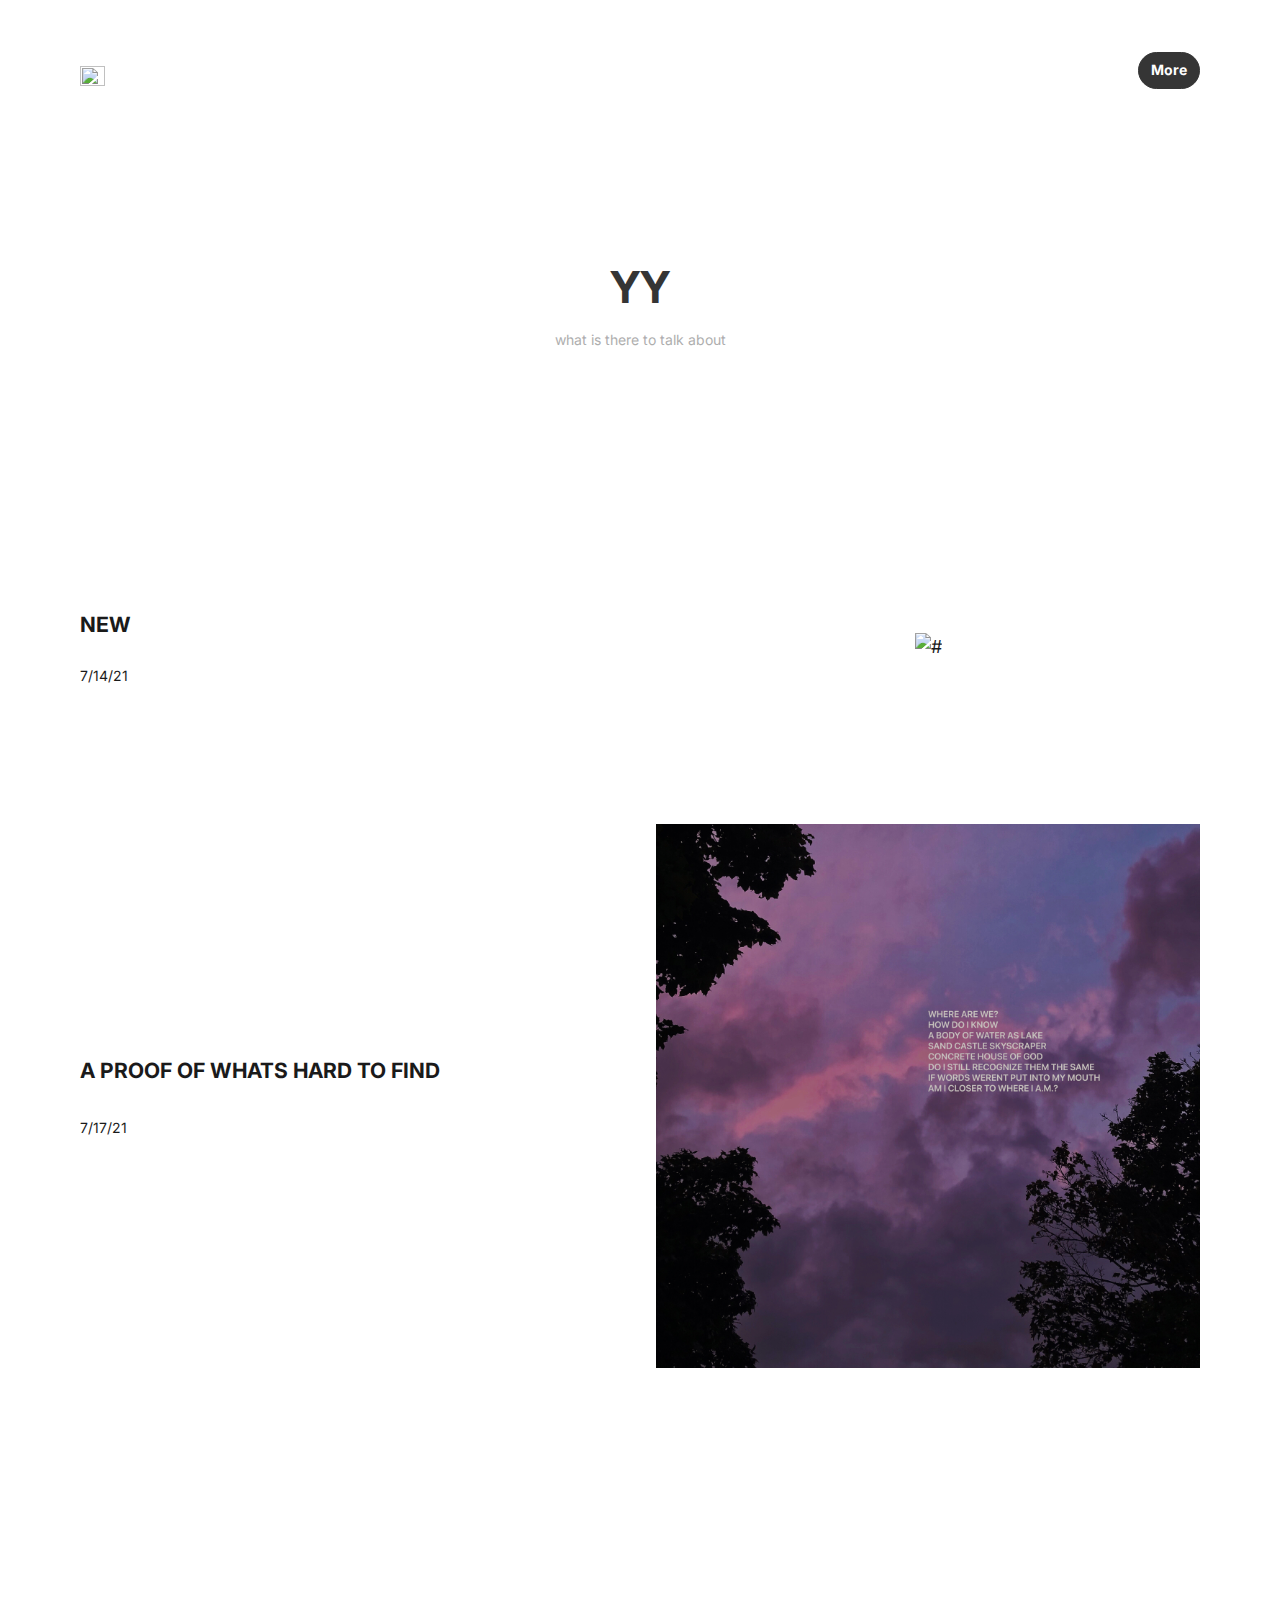
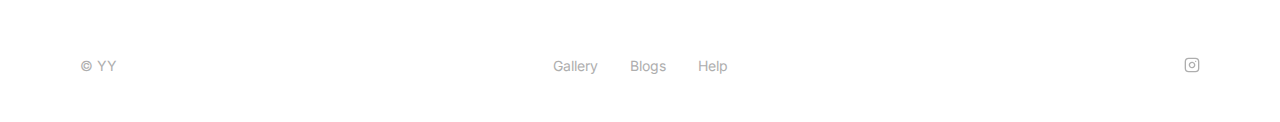
==== index.html @ dc442169 "0.0 init blog" ====
<!DOCTYPE html>
<html lang="en">
  <head>
    <!-- META -->
    <meta charset="UTF-8">
    <meta name="viewport" content="width=device-width, initial-scale=1">
    <meta name="uisual" content="Made with Uisual (uisual.com)">
    <meta name="author" content="#">
    <meta name="description" content="#">
    <meta name="referrer" content="unsafe-url">
    <meta name="robots" content="index, follow">
    <!-- SPEED -->
    <link rel="preconnect" href="https://res.cloudinary.com">
    <link rel="dns-prefetch" href="https://res.cloudinary.com">
    <link rel="preconnect" href="https://fonts.googleapis.com">
    <link rel="dns-prefetch" href="https://fonts.googleapis.com">
    <link rel="preconnect" href="https://fonts.gstatic.com">
    <link rel="dns-prefetch" href="https://fonts.gstatic.com">
    <!-- LINK -->
    <link rel="me" href="#">
    <link rel="canonical" href="#">
    <link rel="icon" type="image/png" href="#" sizes="48x48">
    <!-- PERFORMANCE -->
    <link rel="stylesheet" href="https://fonts.googleapis.com/css2?family=Inter:wght@400;700&display=swap">
    <link rel="preload" as="style" href="style.css">
    <link rel="stylesheet" href="style.css">
    <!-- TITLE -->
    <title>Align: Free Landing Page Template from Uisual</title>
  </head>
  <body>
    <header role="banner" class="ui-section-header">
      <div class="ui-layout-container">
        <div class="ui-section-header__layout ui-layout-flex">
          <!-- LOGO -->
          <a href="#" role="link" aria-label="#">
            <svg viewBox="0 0 18 18" height="18" width="18" role="img" aria-label="#">
              <img src="https://img.icons8.com/ios-filled/50/000000/y.png"/ width="25" height="25">
            </svg>
          </a>
          <!-- MENU -->
          <a href="projects.html" role="link" aria-label="#" class="ui-component-button ui-component-button-small ui-component-button-primary">More</a>
        </div>
      </div>
    </header>
    <main role="main">
      <section class="ui-section-hero">
        <div class="ui-layout-container">
          <!-- COPYWRITING -->
          <div class="ui-layout-column-6 ui-layout-column-center">
            <h1>YY</h1>
              <p class="ui-text-note"><small>what is there to talk about</small></p>
          </div>
        </div>
      </section>
      <section class="ui-section-feature">
        <div class="ui-layout-container">
          <div class="ui-section-feature__layout ui-layout-grid ui-layout-grid-2">
            <!-- POST -->
            <div>
              <h3>NEW</h3>
                <p class="h"><small>7/14/21</small></p>
            </div>
            <!-- IMAGE -->
            <img src="ins1.jpeg" loading="lazy" alt="#" class="ui-section-hero--image">
          </div>
          <div class="ui-section-feature__layout ui-layout-grid ui-layout-grid-2">
            <!-- POST -->
            <div>
              <h3>A PROOF OF WHATS HARD TO FIND</h3>
              <p class="ui-text-intro"><small>7/17/21</small></p>
            </div>
            <!-- IMAGE -->
            <img src="ins2.jpeg" loading="lazy" alt="#" class="ui-section-hero--image">
          </div>
        </div>
      </section>
    </main>
    <footer role="contentinfo" class="ui-section-footer">
      <div class="ui-layout-container">
        <div class="ui-section-footer__layout ui-layout-flex">
          <!-- COPYRIGHT -->
          <p class="ui-section-footer--copyright ui-text-note"><small>&copy; YY</small></p>
          <!-- MENU -->
          <nav role="navigation" class="ui-section-footer--nav ui-section-footer--menu ui-layout-flex">
            <a href="#" role="link" aria-label="#" class="ui-text-note"><small>Gallery</small></a>
            <a href="#" role="link" aria-label="#" class="ui-text-note"><small>Blogs</small></a>
            <a href="#" role="link" aria-label="#" class="ui-text-note"><small>Help</small></a>
          </nav>
          <!-- SOCIAL -->
          <nav role="navigation" class="ui-section-footer--nav ui-section-footer--social ui-layout-flex">
            <a href="https://www.instagram.com/rand_usr/" role="link" aria-label="#">
              <svg viewBox="0 0 24 24" height="16" width="16" fill="none" stroke="#AEAEAE" stroke-linecap="round" stroke-linejoin="round" stroke-width="2" role="img" aria-label="#">
                <rect width="20" height="20" x="2" y="2" rx="5" ry="5"/>
                <path d="M16 11.37A4 4 0 1112.63 8 4 4 0 0116 11.37zM17.5 6.5h.01"/>
              </svg>
            </a>
          </nav>
        </div>
      </div>
    </footer>
  </body>
</html>
---- style.css ----
/*--------------------------------------------------------------
TABLE OF CONTENT
----------------------------------------------------------------
1.0 VARIABLE
|  1.1 COLOR
|  1.2 TYPOGRAPHY
|  1.3 LAYOUT
2.0 FOUNDATION
3.0 TYPOGRAPHY
4.0 IMAGE
5.0 LAYOUT
6.0 COMPONENT
|  6.1 CTA
|  6.2 BUTTON
|  6.3 LIST
7.0 SECTION
|  7.1 HEADER
|  7.2 HERO
|  7.3 CUSTOMER
|  7.4 FEATURE
|  7.5 TESTIMONIAL
|  7.6 CLOSE
|  7.7 FOOTER
8.0 MEDIA
|  8.1 768PX
|  8.2 1024PX
|  8.3 1200PX
--------------------------------------------------------------*/

/*--------------------------------------------------------------
1.0 VARIABLE
--------------------------------------------------------------*/

:root {

  /*------------------------------------------------------------
  |
  | 1.1 COLOR
  |
  ------------------------------------------------------------*/

  --ui-color-brand: #353535;

  /* COLOR PALETTE */

  --ui-color-n-000: #fff;
  --ui-color-n-025: #fafafa;
  --ui-color-n-050: #f5f5f5;
  --ui-color-n-300: #aeaeae;
  --ui-color-n-500: #353535;
  --ui-color-n-900: #1a1a1a;

  /* BACKGROUND COLOR */
  
  --ui-color-background-primary  : var(--ui-color-n-000);
  --ui-color-background-secondary: var(--ui-color-n-050);
  --ui-color-background-tertiary : var(--ui-color-n-025);

  /* TYPOGRAPHY COLOR */

  --ui-color-typography-heading: var(--ui-color-n-500);
  --ui-color-typography-body   : var(--ui-color-n-900);
  --ui-color-typography-note   : var(--ui-color-n-300);
  --ui-color-typography-button : var(--ui-color-n-000);

  /*------------------------------------------------------------
  |
  | 1.2 TYPOGRAPHY
  |
  ------------------------------------------------------------*/

  --ui-typography-typeface: "Inter", sans-serif;

  /* FONT SIZE */

  --ui-typography-h1: 1.9375rem;
  --ui-typography-h2: 1.5625rem;
  --ui-typography-p : 1rem;
  --ui-typography-s : .8125rem;

  /* LEADING */

  --ui-typography-h1-leading: 1.2;
  --ui-typography-h2-leading: 1.2;
  --ui-typography-p-leading : 1.5;

  /* MARGIN */

  --ui-typography-margin-heading: .75rem;
  --ui-typography-margin-body   : 1.125rem;

  /*------------------------------------------------------------
  |
  | 1.3 LAYOUT
  |
  ------------------------------------------------------------*/
  
  --ui-layout-container: 1.25rem;
  --ui-layout-grid     : 3.625rem;
  --ui-layout-gutter   : 1rem;

  /* GAP */
  
  --ui-gap-cta        : .75rem;
  --ui-gap-hero       : 2rem;
  --ui-gap-customer   : 2rem;
  --ui-gap-feature    : 2rem;
  --ui-gap-testimonial: 2rem;

  /* BORDER RADIUS */
  
  --ui-radius-avatar: 5rem;
  --ui-radius-button: 5rem;

}

/*--------------------------------------------------------------
2.0 FOUNDATION
--------------------------------------------------------------*/

html { box-sizing: border-box; }

*,
*:before,
*:after { box-sizing: inherit; }

body {
  background-color: var(--ui-color-background-primary);
  color: var(--ui-color-typography-body);
  font-family: var(--ui-typography-typeface);
  font-feature-settings: "liga", "kern";
  font-size: var(--ui-typography-p);
  font-weight: 400;
  line-height: var(--ui-typography-p-leading);
  margin: 0 auto;
  text-rendering: optimizeLegibility;
  -webkit-font-smoothing: antialiased;
}

/*--------------------------------------------------------------
3.0 TYPOGRAPHY
--------------------------------------------------------------*/

a {
  color: var(--ui-color-brand);
  text-decoration: none;
}

h1,
h2,
p,
ul { margin-top: 0; }

h1,
h2 {
  color: var(--ui-color-typography-heading);
  margin-bottom: var(--ui-typography-margin-heading);
}

h1 {
  font-size: var(--ui-typography-h1);
  line-height: var(--ui-typography-h1-leading);
}

h2 {
  font-size: var(--ui-typography-h2);
  line-height: var(--ui-typography-h2-leading);
}

p,
ul { margin-bottom: var(--ui-typography-margin-body); }

p:last-child,
ul:last-child { margin-bottom: 0; }

ul { padding-left: 0; }

strong { font-weight: 700; }

small { font-size: var(--ui-typography-s); }

.ui-text-note {
  color: var(--ui-color-typography-note);
  line-height: 1;
}

/*--------------------------------------------------------------
4.0 IMAGE
--------------------------------------------------------------*/

img,
svg {
  display: block;
  height: auto;
  margin: 0 auto;
  max-width: 100%;
}

/*--------------------------------------------------------------
5.0 LAYOUT
--------------------------------------------------------------*/

.ui-layout-container {
  padding-left: var(--ui-layout-container);
  padding-right: var(--ui-layout-container);
}

.ui-layout-flex,
.ui-layout-grid {
  align-items: center;
  justify-content: center;
}

.ui-layout-flex { display: flex; }

.ui-layout-grid { display: grid; }

/*--------------------------------------------------------------
6.0 COMPONENT
--------------------------------------------------------------*/

/*--------------------------------------------------------------
|
| 6.1 CTA
|
--------------------------------------------------------------*/

.ui-component-cta {
  flex-direction: column;
  row-gap: var(--ui-gap-cta);
}

/*--------------------------------------------------------------
|
| 6.2 BUTTON
|
--------------------------------------------------------------*/

.ui-component-button {
  border: .0625rem solid var(--ui-color-brand);
  border-radius: var(--ui-radius-button);
  display: block;
  font-weight: 700;
  line-height: 1;
  text-align: center;
}

.ui-component-button-primary {
  background-color: var(--ui-color-brand);
  color: var(--ui-color-typography-button);
}

.ui-component-button-normal {
  padding: .75rem 1rem .875rem;
  width: fit-content;
}

.ui-component-button-small {
  font-size: var(--ui-typography-s);
  padding: .5rem .75rem .5625rem;
}

/*--------------------------------------------------------------
|
| 6.3 LIST
|
--------------------------------------------------------------*/

.ui-component-list {
  grid-template-columns: 1fr;
  row-gap: .75rem;
}

.ui-component-list--item {
  background-position: left center;
  background-repeat: no-repeat;
  background-size: 1.125rem;
  list-style: none;
  padding-left: 1.875rem;
}

.ui-component-list--item-check {
  background-image: url(https://res.cloudinary.com/uisual/image/upload/assets/icons/check.svg);
}

/*--------------------------------------------------------------
7.0 SECTION
--------------------------------------------------------------*/

/*--------------------------------------------------------------
|
| 7.1 HEADER
|
--------------------------------------------------------------*/

.ui-section-header {
  padding-bottom: 1.25rem;
  padding-top: 1.25rem;
}

.ui-section-header__layout { justify-content: space-between; }

/*--------------------------------------------------------------
|
| 7.2 HERO
|
--------------------------------------------------------------*/

.ui-section-hero {
  padding-bottom: 5rem;
  padding-top: 5rem;
  text-align: center;
}

.ui-section-hero--image { margin-top: 1rem; }

/*--------------------------------------------------------------
|
| 7.3 CUSTOMER
|
--------------------------------------------------------------*/

.ui-section-customer__layout {
  flex-direction: column;
  row-gap: var(--ui-gap-customer);
}

.ui-section-customer--logo {
  height: 1.5rem;
  width: auto;
}

.ui-section-customer--logo-str { height: 1.75rem; }
  
.ui-section-customer--logo-bhn { height: 1.375rem; }

/*--------------------------------------------------------------
|
| 7.4 FEATURE
|
--------------------------------------------------------------*/

.ui-section-feature {
  padding-bottom: 5rem;
  padding-top: 5rem;
}

.ui-section-feature__layout { row-gap: var(--ui-gap-feature); }

.ui-section-feature__layout:nth-of-type(odd) div {
  grid-row-start: 1;
}

.ui-section-feature__layout:nth-of-type(even) {
  margin-bottom: 5rem;
  margin-top: 5rem;
}

/*--------------------------------------------------------------
|
| 7.5 TESTIMONIAL
|
--------------------------------------------------------------*/

.ui-section-testimonial {
  background-color: var(--ui-color-background-tertiary);
  padding-bottom: 5rem;
  padding-top: 5rem;
  text-align: center;
}

.ui-section-testimonial__layout {
  margin-top: var(--ui-gap-testimonial);
  row-gap: var(--ui-gap-testimonial);
}

.ui-section-testimonial--avatar {
  border-radius: var(--ui-radius-avatar);
  height: 5rem;
  width: 5rem;
}

.ui-section-testimonial--quote {
  margin-bottom: 1rem;
  margin-top: 1rem;
}

.ui-section-testimonial--author { line-height: 1.25; }

/*--------------------------------------------------------------
|
| 7.6 CLOSE
|
--------------------------------------------------------------*/

.ui-section-close {
  background-color: var(--ui-color-background-secondary);
  padding-top: 5rem;
  text-align: center;
}

/*--------------------------------------------------------------
|
| 7.7 FOOTER
|
--------------------------------------------------------------*/

.ui-section-footer {
  padding-bottom: 3rem;
  padding-top: 3rem;
}

.ui-section-footer__layout {
  flex-direction: column-reverse;
  row-gap: var(--ui-layout-gutter);
}

.ui-section-footer--copyright { margin-bottom: 0; }

.ui-section-footer--nav {
  column-gap: var(--ui-layout-gutter);
}

/*--------------------------------------------------------------
8.0 MEDIA
--------------------------------------------------------------*/

/*--------------------------------------------------------------
|
| 8.1 768PX
|
--------------------------------------------------------------*/

@media screen and (min-width: 48rem) {

  /*------------------------------------------------------------
  VARIABLE
  ------------------------------------------------------------*/
  
  :root {

    /*----------------------------------------------------------
    |
    | TYPOGRAPHY
    |
    ----------------------------------------------------------*/

    /* FONT SIZE */

    --ui-typography-h1: 2.1875rem;
    --ui-typography-h2: 1.75rem;
    --ui-typography-p : 1.125rem;
    --ui-typography-s : .875rem;

    /* MARGIN */

    --ui-typography-margin-body: 1.25rem;

    /*----------------------------------------------------------
    |
    | LAYOUT
    |
    ----------------------------------------------------------*/

    --ui-layout-container: 4.25rem;
    --ui-layout-gutter   : 1.5rem;

    /* GAP */

    --ui-gap-hero       : 3rem;
    --ui-gap-feature    : 3rem;
    --ui-gap-testimonial: 3rem;

  }

  /*------------------------------------------------------------
  IMAGE
  ------------------------------------------------------------*/

  .ui-image-half-left {
    padding-right: var(--ui-layout-gutter);
  }

  .ui-image-half-right {
    padding-left: var(--ui-layout-gutter);
  }

  /*------------------------------------------------------------
  LAYOUT
  ------------------------------------------------------------*/

  .ui-layout-container,
  .ui-layout-column-center {
    margin-left: auto;
    margin-right: auto;
  }

  .ui-layout-grid-2,
  .ui-layout-grid-3 {
    column-gap: var(--ui-layout-gutter);
    grid-template-columns: repeat(2, 1fr);
    justify-items: left;
  }

  .ui-layout-column-4 {
    width: calc((var(--ui-layout-grid) * 4) +
           (var(--ui-layout-gutter) * 3));
  }

  .ui-layout-column-6 {
    width: calc((var(--ui-layout-grid) * 6) +
           (var(--ui-layout-gutter) * 5));
  }

  /*------------------------------------------------------------
  COMPONENT
  ------------------------------------------------------------*/

  /*------------------------------------------------------------
  |
  | LIST
  |
  ------------------------------------------------------------*/

  .ui-component-list--item {
    background-size: 1.25rem;
    padding-left: 2rem;
  }

  /*------------------------------------------------------------
  SECTION
  ------------------------------------------------------------*/

  /*------------------------------------------------------------
  |
  | HEADER
  |
  ------------------------------------------------------------*/

  .ui-section-header {
    padding-bottom: 2rem;
    padding-top: 2rem;
  }

  /*------------------------------------------------------------
  |
  | CUSTOMER
  |
  ------------------------------------------------------------*/

  .ui-section-customer__layout {
    column-gap: var(--ui-gap-customer);
    flex-direction: row;
  }
  
  .ui-section-customer--logo {
    margin-left: 0;
    margin-right: 0;
  }

  /*------------------------------------------------------------
  |
  | FEATURE
  |
  ------------------------------------------------------------*/

  .ui-section-feature__layout:nth-of-type(odd) div {
    grid-row-start: initial;
  }

  /*------------------------------------------------------------
  |
  | FOOTER
  |
  ------------------------------------------------------------*/

  .ui-section-footer {
    padding-bottom: 2rem;
    padding-top: 2rem;
  }
  
  .ui-section-footer__layout {
    flex-direction: row;
    justify-content: space-between;
    position: relative;
  }

  .ui-section-footer--menu {
    left: 50%;
    position: absolute;
    transform: translateX(-50%);
  }

}

/*--------------------------------------------------------------
|
| 8.2 1024PX
|
--------------------------------------------------------------*/

@media screen and (min-width: 64rem) {

  /*------------------------------------------------------------
  VARIABLE
  ------------------------------------------------------------*/

  :root {

    /*----------------------------------------------------------
    |
    | LAYOUT
    |
    ----------------------------------------------------------*/

    --ui-layout-container: 0;
  
  }

  /*------------------------------------------------------------
  TYPOGRAPHY
  ------------------------------------------------------------*/

  a { transition: all 250ms ease; }

  a:not(.ui-component-button):hover {
    color: var(--ui-color-typography-body);
  }

  /*------------------------------------------------------------
  LAYOUT
  ------------------------------------------------------------*/
  
  .ui-layout-container { width: 60rem; }

  .ui-layout-grid-3 { grid-template-columns: repeat(3, 1fr); }

}

/*--------------------------------------------------------------
|
| 8.3 1200PX
|
--------------------------------------------------------------*/

@media screen and (min-width: 75rem) {

  /*------------------------------------------------------------
  VARIABLE
  ------------------------------------------------------------*/

  :root {

    /*----------------------------------------------------------
    |
    | TYPOGRAPHY
    |
    ----------------------------------------------------------*/

    /* FONT SIZE */

    --ui-typography-h1: 2.75rem;
    --ui-typography-h2: 2.1875rem;
    --ui-typography-h4: 1.4375rem;

    /* MARGIN */

    --ui-typography-margin-heading: 1rem;
    --ui-typography-margin-body   : 1.75rem;

    /*----------------------------------------------------------
    |
    | LAYOUT
    |
    ----------------------------------------------------------*/

    --ui-layout-grid  : 4rem;
    --ui-layout-gutter: 2rem;

    /* GAP */

    --ui-gap-hero       : 4rem;
    --ui-gap-customer   : 4rem;
    --ui-gap-feature    : 4rem;
    --ui-gap-testimonial: 4rem;
    
  }

  /*------------------------------------------------------------
  TYPOGRAPHY
  ------------------------------------------------------------*/

  .ui-text-intro { font-size: var(--ui-typography-h4); }

  /*------------------------------------------------------------
  LAYOUT
  ------------------------------------------------------------*/
  
  .ui-layout-container { width: 70rem; }

  /*------------------------------------------------------------
  COMPONENT
  ------------------------------------------------------------*/

  /*------------------------------------------------------------
  |
  | BUTTON
  |
  ------------------------------------------------------------*/

  .ui-component-button-normal {
    padding-bottom: 1.125rem;
    padding-top: 1rem;
  }

  .ui-component-button-small {
    padding-bottom: .6875rem;
    padding-top: .625rem;
  }

  /*------------------------------------------------------------
  SECTION
  ------------------------------------------------------------*/

  /*------------------------------------------------------------
  |
  | HEADER
  |
  ------------------------------------------------------------*/

  .ui-section-header {
    padding-bottom: 3rem;
    padding-top: 3rem;
  }

  /*------------------------------------------------------------
  |
  | HERO
  |
  ------------------------------------------------------------*/

  .ui-section-hero {
    padding-bottom: 7.5rem;
    padding-top: 7.5rem;
  }

  /*------------------------------------------------------------
  |
  | CUSTOMER
  |
  ------------------------------------------------------------*/

  .ui-section-customer--logo { height: 2rem; }
  
  .ui-section-customer--logo-str { height: 2.25rem; }
  
  .ui-section-customer--logo-bhn { height: 1.75rem; }

  /*------------------------------------------------------------
  |
  | POST
  |
  ------------------------------------------------------------*/

  .ui-section-feature {
    padding-bottom: 7.5rem;
    padding-top: 7.5rem;
  }

  .ui-section-feature__layout:nth-of-type(even) {
    margin-bottom: 7.5rem;
    margin-top: 7.5rem;
  }

  /* LIST */

  .ui-component-list-feature {
    column-gap: var(--ui-layout-gutter);
    grid-template-columns: repeat(2, 1fr);
  }

  /*------------------------------------------------------------
  |
  | TESTIMONIAL
  |
  ------------------------------------------------------------*/

  .ui-section-testimonial {
    padding-bottom: 7.5rem;
    padding-top: 7.5rem;
  }

  /*------------------------------------------------------------
  |
  | CLOSE
  |
  ------------------------------------------------------------*/

  .ui-section-close { padding-top: 7.5rem; }
  
  /*------------------------------------------------------------
  |
  | FOOTER
  |
  ------------------------------------------------------------*/

  .ui-section-footer {
    padding-bottom: 3rem;
    padding-top: 3rem;
  }

}
---- style.css ----
/*--------------------------------------------------------------
TABLE OF CONTENT
----------------------------------------------------------------
1.0 VARIABLE
|  1.1 COLOR
|  1.2 TYPOGRAPHY
|  1.3 LAYOUT
2.0 FOUNDATION
3.0 TYPOGRAPHY
4.0 IMAGE
5.0 LAYOUT
6.0 COMPONENT
|  6.1 CTA
|  6.2 BUTTON
|  6.3 LIST
7.0 SECTION
|  7.1 HEADER
|  7.2 HERO
|  7.3 CUSTOMER
|  7.4 FEATURE
|  7.5 TESTIMONIAL
|  7.6 CLOSE
|  7.7 FOOTER
8.0 MEDIA
|  8.1 768PX
|  8.2 1024PX
|  8.3 1200PX
--------------------------------------------------------------*/

/*--------------------------------------------------------------
1.0 VARIABLE
--------------------------------------------------------------*/

:root {

  /*------------------------------------------------------------
  |
  | 1.1 COLOR
  |
  ------------------------------------------------------------*/

  --ui-color-brand: #353535;

  /* COLOR PALETTE */

  --ui-color-n-000: #fff;
  --ui-color-n-025: #fafafa;
  --ui-color-n-050: #f5f5f5;
  --ui-color-n-300: #aeaeae;
  --ui-color-n-500: #353535;
  --ui-color-n-900: #1a1a1a;

  /* BACKGROUND COLOR */
  
  --ui-color-background-primary  : var(--ui-color-n-000);
  --ui-color-background-secondary: var(--ui-color-n-050);
  --ui-color-background-tertiary : var(--ui-color-n-025);

  /* TYPOGRAPHY COLOR */

  --ui-color-typography-heading: var(--ui-color-n-500);
  --ui-color-typography-body   : var(--ui-color-n-900);
  --ui-color-typography-note   : var(--ui-color-n-300);
  --ui-color-typography-button : var(--ui-color-n-000);

  /*------------------------------------------------------------
  |
  | 1.2 TYPOGRAPHY
  |
  ------------------------------------------------------------*/

  --ui-typography-typeface: "Inter", sans-serif;

  /* FONT SIZE */

  --ui-typography-h1: 1.9375rem;
  --ui-typography-h2: 1.5625rem;
  --ui-typography-p : 1rem;
  --ui-typography-s : .8125rem;

  /* LEADING */

  --ui-typography-h1-leading: 1.2;
  --ui-typography-h2-leading: 1.2;
  --ui-typography-p-leading : 1.5;

  /* MARGIN */

  --ui-typography-margin-heading: .75rem;
  --ui-typography-margin-body   : 1.125rem;

  /*------------------------------------------------------------
  |
  | 1.3 LAYOUT
  |
  ------------------------------------------------------------*/
  
  --ui-layout-container: 1.25rem;
  --ui-layout-grid     : 3.625rem;
  --ui-layout-gutter   : 1rem;

  /* GAP */
  
  --ui-gap-cta        : .75rem;
  --ui-gap-hero       : 2rem;
  --ui-gap-customer   : 2rem;
  --ui-gap-feature    : 2rem;
  --ui-gap-testimonial: 2rem;

  /* BORDER RADIUS */
  
  --ui-radius-avatar: 5rem;
  --ui-radius-button: 5rem;

}

/*--------------------------------------------------------------
2.0 FOUNDATION
--------------------------------------------------------------*/

html { box-sizing: border-box; }

*,
*:before,
*:after { box-sizing: inherit; }

body {
  background-color: var(--ui-color-background-primary);
  color: var(--ui-color-typography-body);
  font-family: var(--ui-typography-typeface);
  font-feature-settings: "liga", "kern";
  font-size: var(--ui-typography-p);
  font-weight: 400;
  line-height: var(--ui-typography-p-leading);
  margin: 0 auto;
  text-rendering: optimizeLegibility;
  -webkit-font-smoothing: antialiased;
}

/*--------------------------------------------------------------
3.0 TYPOGRAPHY
--------------------------------------------------------------*/

a {
  color: var(--ui-color-brand);
  text-decoration: none;
}

h1,
h2,
p,
ul { margin-top: 0; }

h1,
h2 {
  color: var(--ui-color-typography-heading);
  margin-bottom: var(--ui-typography-margin-heading);
}

h1 {
  font-size: var(--ui-typography-h1);
  line-height: var(--ui-typography-h1-leading);
}

h2 {
  font-size: var(--ui-typography-h2);
  line-height: var(--ui-typography-h2-leading);
}

p,
ul { margin-bottom: var(--ui-typography-margin-body); }

p:last-child,
ul:last-child { margin-bottom: 0; }

ul { padding-left: 0; }

strong { font-weight: 700; }

small { font-size: var(--ui-typography-s); }

.ui-text-note {
  color: var(--ui-color-typography-note);
  line-height: 1;
}

/*--------------------------------------------------------------
4.0 IMAGE
--------------------------------------------------------------*/

img,
svg {
  display: block;
  height: auto;
  margin: 0 auto;
  max-width: 100%;
}

/*--------------------------------------------------------------
5.0 LAYOUT
--------------------------------------------------------------*/

.ui-layout-container {
  padding-left: var(--ui-layout-container);
  padding-right: var(--ui-layout-container);
}

.ui-layout-flex,
.ui-layout-grid {
  align-items: center;
  justify-content: center;
}

.ui-layout-flex { display: flex; }

.ui-layout-grid { display: grid; }

/*--------------------------------------------------------------
6.0 COMPONENT
--------------------------------------------------------------*/

/*--------------------------------------------------------------
|
| 6.1 CTA
|
--------------------------------------------------------------*/

.ui-component-cta {
  flex-direction: column;
  row-gap: var(--ui-gap-cta);
}

/*--------------------------------------------------------------
|
| 6.2 BUTTON
|
--------------------------------------------------------------*/

.ui-component-button {
  border: .0625rem solid var(--ui-color-brand);
  border-radius: var(--ui-radius-button);
  display: block;
  font-weight: 700;
  line-height: 1;
  text-align: center;
}

.ui-component-button-primary {
  background-color: var(--ui-color-brand);
  color: var(--ui-color-typography-button);
}

.ui-component-button-normal {
  padding: .75rem 1rem .875rem;
  width: fit-content;
}

.ui-component-button-small {
  font-size: var(--ui-typography-s);
  padding: .5rem .75rem .5625rem;
}

/*--------------------------------------------------------------
|
| 6.3 LIST
|
--------------------------------------------------------------*/

.ui-component-list {
  grid-template-columns: 1fr;
  row-gap: .75rem;
}

.ui-component-list--item {
  background-position: left center;
  background-repeat: no-repeat;
  background-size: 1.125rem;
  list-style: none;
  padding-left: 1.875rem;
}

.ui-component-list--item-check {
  background-image: url(https://res.cloudinary.com/uisual/image/upload/assets/icons/check.svg);
}

/*--------------------------------------------------------------
7.0 SECTION
--------------------------------------------------------------*/

/*--------------------------------------------------------------
|
| 7.1 HEADER
|
--------------------------------------------------------------*/

.ui-section-header {
  padding-bottom: 1.25rem;
  padding-top: 1.25rem;
}

.ui-section-header__layout { justify-content: space-between; }

/*--------------------------------------------------------------
|
| 7.2 HERO
|
--------------------------------------------------------------*/

.ui-section-hero {
  padding-bottom: 5rem;
  padding-top: 5rem;
  text-align: center;
}

.ui-section-hero--image { margin-top: 1rem; }

/*--------------------------------------------------------------
|
| 7.3 CUSTOMER
|
--------------------------------------------------------------*/

.ui-section-customer__layout {
  flex-direction: column;
  row-gap: var(--ui-gap-customer);
}

.ui-section-customer--logo {
  height: 1.5rem;
  width: auto;
}

.ui-section-customer--logo-str { height: 1.75rem; }
  
.ui-section-customer--logo-bhn { height: 1.375rem; }

/*--------------------------------------------------------------
|
| 7.4 FEATURE
|
--------------------------------------------------------------*/

.ui-section-feature {
  padding-bottom: 5rem;
  padding-top: 5rem;
}

.ui-section-feature__layout { row-gap: var(--ui-gap-feature); }

.ui-section-feature__layout:nth-of-type(odd) div {
  grid-row-start: 1;
}

.ui-section-feature__layout:nth-of-type(even) {
  margin-bottom: 5rem;
  margin-top: 5rem;
}

/*--------------------------------------------------------------
|
| 7.5 TESTIMONIAL
|
--------------------------------------------------------------*/

.ui-section-testimonial {
  background-color: var(--ui-color-background-tertiary);
  padding-bottom: 5rem;
  padding-top: 5rem;
  text-align: center;
}

.ui-section-testimonial__layout {
  margin-top: var(--ui-gap-testimonial);
  row-gap: var(--ui-gap-testimonial);
}

.ui-section-testimonial--avatar {
  border-radius: var(--ui-radius-avatar);
  height: 5rem;
  width: 5rem;
}

.ui-section-testimonial--quote {
  margin-bottom: 1rem;
  margin-top: 1rem;
}

.ui-section-testimonial--author { line-height: 1.25; }

/*--------------------------------------------------------------
|
| 7.6 CLOSE
|
--------------------------------------------------------------*/

.ui-section-close {
  background-color: var(--ui-color-background-secondary);
  padding-top: 5rem;
  text-align: center;
}

/*--------------------------------------------------------------
|
| 7.7 FOOTER
|
--------------------------------------------------------------*/

.ui-section-footer {
  padding-bottom: 3rem;
  padding-top: 3rem;
}

.ui-section-footer__layout {
  flex-direction: column-reverse;
  row-gap: var(--ui-layout-gutter);
}

.ui-section-footer--copyright { margin-bottom: 0; }

.ui-section-footer--nav {
  column-gap: var(--ui-layout-gutter);
}

/*--------------------------------------------------------------
8.0 MEDIA
--------------------------------------------------------------*/

/*--------------------------------------------------------------
|
| 8.1 768PX
|
--------------------------------------------------------------*/

@media screen and (min-width: 48rem) {

  /*------------------------------------------------------------
  VARIABLE
  ------------------------------------------------------------*/
  
  :root {

    /*----------------------------------------------------------
    |
    | TYPOGRAPHY
    |
    ----------------------------------------------------------*/

    /* FONT SIZE */

    --ui-typography-h1: 2.1875rem;
    --ui-typography-h2: 1.75rem;
    --ui-typography-p : 1.125rem;
    --ui-typography-s : .875rem;

    /* MARGIN */

    --ui-typography-margin-body: 1.25rem;

    /*----------------------------------------------------------
    |
    | LAYOUT
    |
    ----------------------------------------------------------*/

    --ui-layout-container: 4.25rem;
    --ui-layout-gutter   : 1.5rem;

    /* GAP */

    --ui-gap-hero       : 3rem;
    --ui-gap-feature    : 3rem;
    --ui-gap-testimonial: 3rem;

  }

  /*------------------------------------------------------------
  IMAGE
  ------------------------------------------------------------*/

  .ui-image-half-left {
    padding-right: var(--ui-layout-gutter);
  }

  .ui-image-half-right {
    padding-left: var(--ui-layout-gutter);
  }

  /*------------------------------------------------------------
  LAYOUT
  ------------------------------------------------------------*/

  .ui-layout-container,
  .ui-layout-column-center {
    margin-left: auto;
    margin-right: auto;
  }

  .ui-layout-grid-2,
  .ui-layout-grid-3 {
    column-gap: var(--ui-layout-gutter);
    grid-template-columns: repeat(2, 1fr);
    justify-items: left;
  }

  .ui-layout-column-4 {
    width: calc((var(--ui-layout-grid) * 4) +
           (var(--ui-layout-gutter) * 3));
  }

  .ui-layout-column-6 {
    width: calc((var(--ui-layout-grid) * 6) +
           (var(--ui-layout-gutter) * 5));
  }

  /*------------------------------------------------------------
  COMPONENT
  ------------------------------------------------------------*/

  /*------------------------------------------------------------
  |
  | LIST
  |
  ------------------------------------------------------------*/

  .ui-component-list--item {
    background-size: 1.25rem;
    padding-left: 2rem;
  }

  /*------------------------------------------------------------
  SECTION
  ------------------------------------------------------------*/

  /*------------------------------------------------------------
  |
  | HEADER
  |
  ------------------------------------------------------------*/

  .ui-section-header {
    padding-bottom: 2rem;
    padding-top: 2rem;
  }

  /*------------------------------------------------------------
  |
  | CUSTOMER
  |
  ------------------------------------------------------------*/

  .ui-section-customer__layout {
    column-gap: var(--ui-gap-customer);
    flex-direction: row;
  }
  
  .ui-section-customer--logo {
    margin-left: 0;
    margin-right: 0;
  }

  /*------------------------------------------------------------
  |
  | FEATURE
  |
  ------------------------------------------------------------*/

  .ui-section-feature__layout:nth-of-type(odd) div {
    grid-row-start: initial;
  }

  /*------------------------------------------------------------
  |
  | FOOTER
  |
  ------------------------------------------------------------*/

  .ui-section-footer {
    padding-bottom: 2rem;
    padding-top: 2rem;
  }
  
  .ui-section-footer__layout {
    flex-direction: row;
    justify-content: space-between;
    position: relative;
  }

  .ui-section-footer--menu {
    left: 50%;
    position: absolute;
    transform: translateX(-50%);
  }

}

/*--------------------------------------------------------------
|
| 8.2 1024PX
|
--------------------------------------------------------------*/

@media screen and (min-width: 64rem) {

  /*------------------------------------------------------------
  VARIABLE
  ------------------------------------------------------------*/

  :root {

    /*----------------------------------------------------------
    |
    | LAYOUT
    |
    ----------------------------------------------------------*/

    --ui-layout-container: 0;
  
  }

  /*------------------------------------------------------------
  TYPOGRAPHY
  ------------------------------------------------------------*/

  a { transition: all 250ms ease; }

  a:not(.ui-component-button):hover {
    color: var(--ui-color-typography-body);
  }

  /*------------------------------------------------------------
  LAYOUT
  ------------------------------------------------------------*/
  
  .ui-layout-container { width: 60rem; }

  .ui-layout-grid-3 { grid-template-columns: repeat(3, 1fr); }

}

/*--------------------------------------------------------------
|
| 8.3 1200PX
|
--------------------------------------------------------------*/

@media screen and (min-width: 75rem) {

  /*------------------------------------------------------------
  VARIABLE
  ------------------------------------------------------------*/

  :root {

    /*----------------------------------------------------------
    |
    | TYPOGRAPHY
    |
    ----------------------------------------------------------*/

    /* FONT SIZE */

    --ui-typography-h1: 2.75rem;
    --ui-typography-h2: 2.1875rem;
    --ui-typography-h4: 1.4375rem;

    /* MARGIN */

    --ui-typography-margin-heading: 1rem;
    --ui-typography-margin-body   : 1.75rem;

    /*----------------------------------------------------------
    |
    | LAYOUT
    |
    ----------------------------------------------------------*/

    --ui-layout-grid  : 4rem;
    --ui-layout-gutter: 2rem;

    /* GAP */

    --ui-gap-hero       : 4rem;
    --ui-gap-customer   : 4rem;
    --ui-gap-feature    : 4rem;
    --ui-gap-testimonial: 4rem;
    
  }

  /*------------------------------------------------------------
  TYPOGRAPHY
  ------------------------------------------------------------*/

  .ui-text-intro { font-size: var(--ui-typography-h4); }

  /*------------------------------------------------------------
  LAYOUT
  ------------------------------------------------------------*/
  
  .ui-layout-container { width: 70rem; }

  /*------------------------------------------------------------
  COMPONENT
  ------------------------------------------------------------*/

  /*------------------------------------------------------------
  |
  | BUTTON
  |
  ------------------------------------------------------------*/

  .ui-component-button-normal {
    padding-bottom: 1.125rem;
    padding-top: 1rem;
  }

  .ui-component-button-small {
    padding-bottom: .6875rem;
    padding-top: .625rem;
  }

  /*------------------------------------------------------------
  SECTION
  ------------------------------------------------------------*/

  /*------------------------------------------------------------
  |
  | HEADER
  |
  ------------------------------------------------------------*/

  .ui-section-header {
    padding-bottom: 3rem;
    padding-top: 3rem;
  }

  /*------------------------------------------------------------
  |
  | HERO
  |
  ------------------------------------------------------------*/

  .ui-section-hero {
    padding-bottom: 7.5rem;
    padding-top: 7.5rem;
  }

  /*------------------------------------------------------------
  |
  | CUSTOMER
  |
  ------------------------------------------------------------*/

  .ui-section-customer--logo { height: 2rem; }
  
  .ui-section-customer--logo-str { height: 2.25rem; }
  
  .ui-section-customer--logo-bhn { height: 1.75rem; }

  /*------------------------------------------------------------
  |
  | POST
  |
  ------------------------------------------------------------*/

  .ui-section-feature {
    padding-bottom: 7.5rem;
    padding-top: 7.5rem;
  }

  .ui-section-feature__layout:nth-of-type(even) {
    margin-bottom: 7.5rem;
    margin-top: 7.5rem;
  }

  /* LIST */

  .ui-component-list-feature {
    column-gap: var(--ui-layout-gutter);
    grid-template-columns: repeat(2, 1fr);
  }

  /*------------------------------------------------------------
  |
  | TESTIMONIAL
  |
  ------------------------------------------------------------*/

  .ui-section-testimonial {
    padding-bottom: 7.5rem;
    padding-top: 7.5rem;
  }

  /*------------------------------------------------------------
  |
  | CLOSE
  |
  ------------------------------------------------------------*/

  .ui-section-close { padding-top: 7.5rem; }
  
  /*------------------------------------------------------------
  |
  | FOOTER
  |
  ------------------------------------------------------------*/

  .ui-section-footer {
    padding-bottom: 3rem;
    padding-top: 3rem;
  }

}
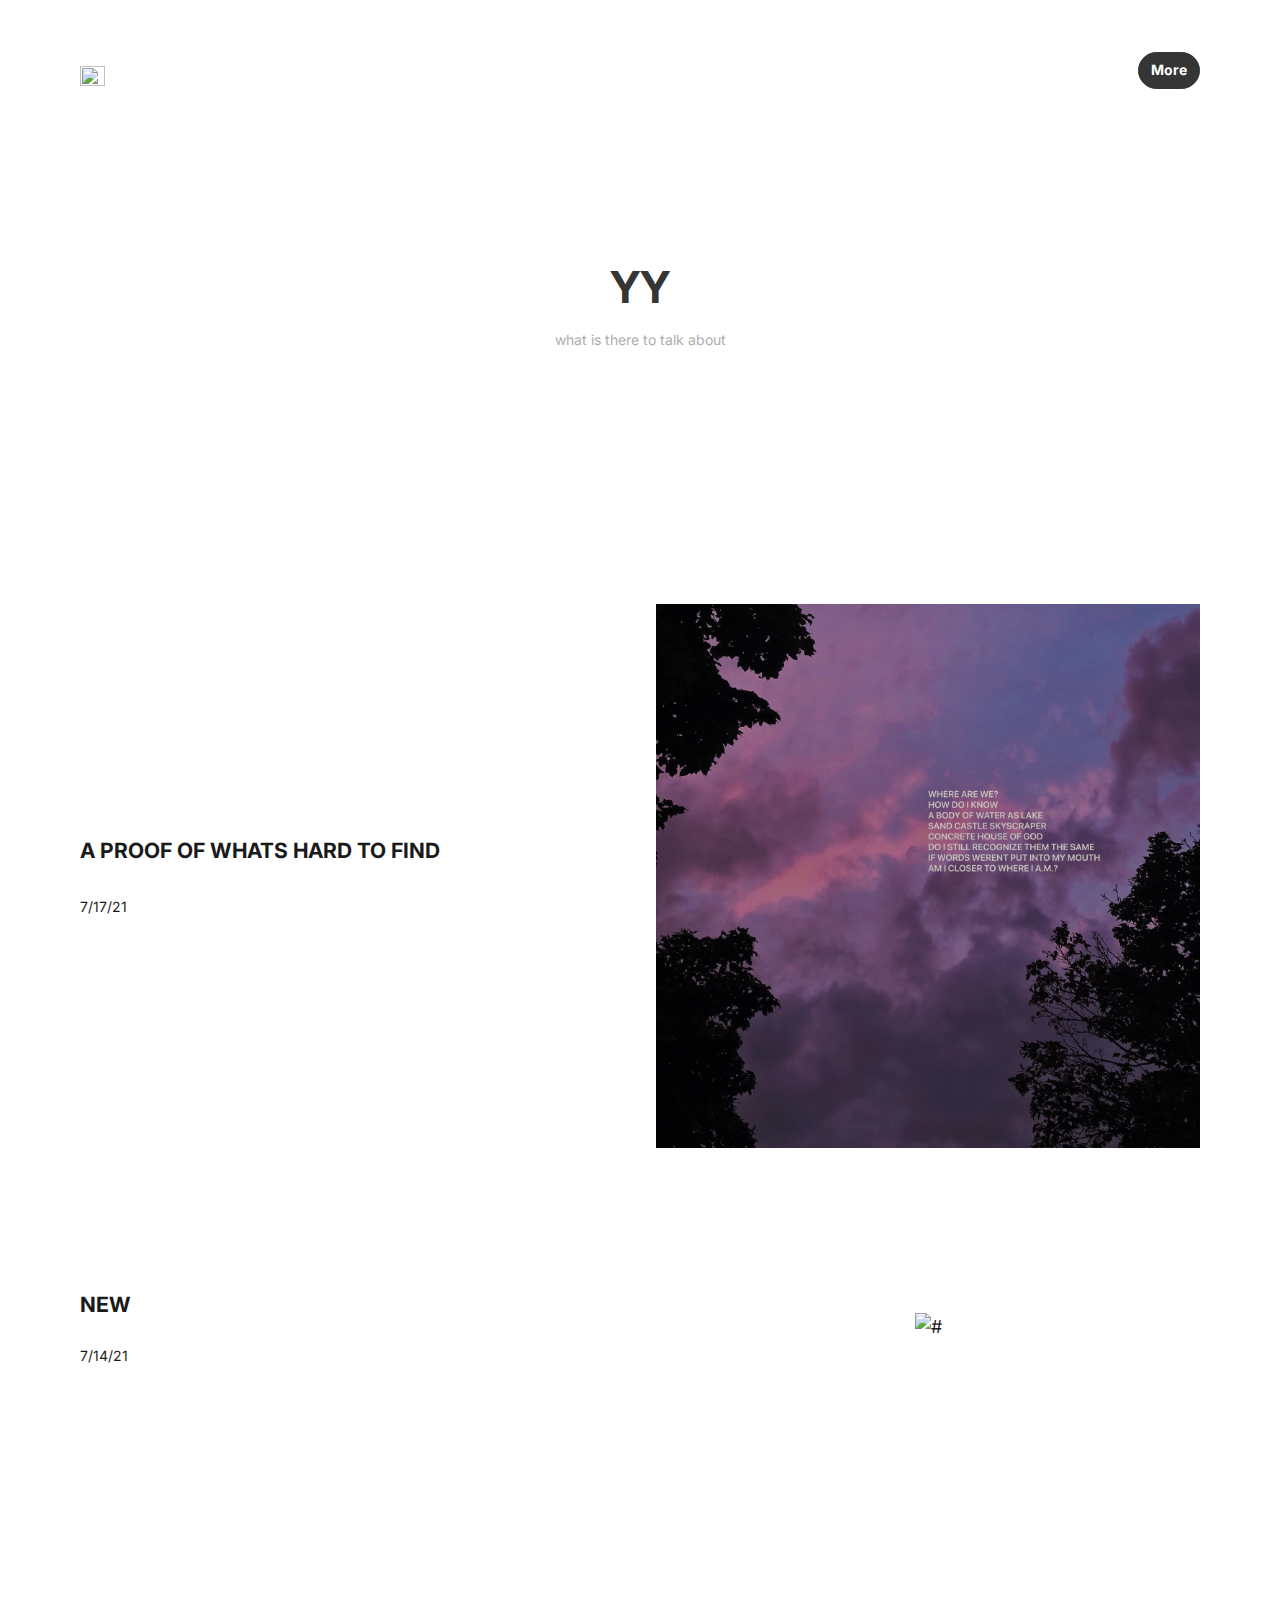
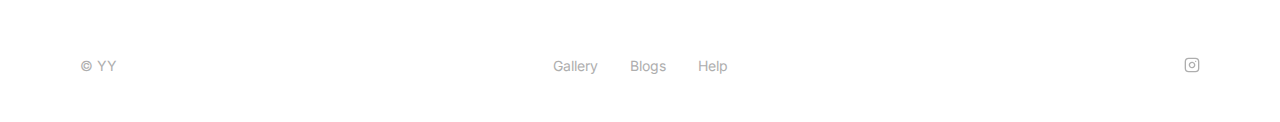
==== commit d6f4a851: "0.1 init p1" ====
--- a/index.html
+++ b/index.html
@@ -4,7 +4,6 @@
     <!-- META -->
     <meta charset="UTF-8">
     <meta name="viewport" content="width=device-width, initial-scale=1">
-    <meta name="uisual" content="Made with Uisual (uisual.com)">
     <meta name="author" content="#">
     <meta name="description" content="#">
     <meta name="referrer" content="unsafe-url">
@@ -25,7 +24,7 @@
     <link rel="preload" as="style" href="style.css">
     <link rel="stylesheet" href="style.css">
     <!-- TITLE -->
-    <title>Align: Free Landing Page Template from Uisual</title>
+    <title>YY</title>
   </head>
   <body>
     <header role="banner" class="ui-section-header">
@@ -38,7 +37,15 @@
             </svg>
           </a>
           <!-- MENU -->
-          <a href="projects.html" role="link" aria-label="#" class="ui-component-button ui-component-button-small ui-component-button-primary">More</a>
+          <div class="dropdown">
+            <a href="#" role="link" aria-label="#" class="ui-component-button ui-component-button-small ui-component-button-primary">More</a>
+            <div class="dropdown-content" style="float:right;">
+<!-- EXAMPLE
+              <a href="#"><small>Project#0</small></a>
+-->
+              <a href="p1.html"><small>#1</small></a>
+            </div>
+          </div>
         </div>
       </div>
     </header>
@@ -54,6 +61,26 @@
       </section>
       <section class="ui-section-feature">
         <div class="ui-layout-container">
+<!-- EXAMPLE
+          <div class="ui-section-feature__layout ui-layout-grid ui-layout-grid-2">
+            <!-- POST --
+            <div>
+              <h3>TITLE</h3>
+              <p class="ui-text-intro"><small>date/date/date</small></p>
+            </div>
+            <!-- IMAGE --
+            <img src="img/ins2.jpeg" loading="lazy" alt="#" class="ui-section-hero--image">
+          </div>
+-->
+          <div class="ui-section-feature__layout ui-layout-grid ui-layout-grid-2">
+            <!-- POST -->
+            <div>
+              <h3>A PROOF OF WHATS HARD TO FIND</h3>
+              <p class="ui-text-intro"><small>7/17/21</small></p>
+            </div>
+            <!-- IMAGE -->
+            <img src="img/ins2.jpeg" loading="lazy" alt="#" class="ui-section-hero--image">
+          </div>
           <div class="ui-section-feature__layout ui-layout-grid ui-layout-grid-2">
             <!-- POST -->
             <div>
@@ -61,16 +88,7 @@
                 <p class="h"><small>7/14/21</small></p>
             </div>
             <!-- IMAGE -->
-            <img src="ins1.jpeg" loading="lazy" alt="#" class="ui-section-hero--image">
-          </div>
-          <div class="ui-section-feature__layout ui-layout-grid ui-layout-grid-2">
-            <!-- POST -->
-            <div>
-              <h3>A PROOF OF WHATS HARD TO FIND</h3>
-              <p class="ui-text-intro"><small>7/17/21</small></p>
-            </div>
-            <!-- IMAGE -->
-            <img src="ins2.jpeg" loading="lazy" alt="#" class="ui-section-hero--image">
+            <img src="img/ins1.jpeg" loading="lazy" alt="#" class="ui-section-hero--image">
           </div>
         </div>
       </section>
--- a/style.css
+++ b/style.css
@@ -25,6 +25,8 @@
 |  8.1 768PX
 |  8.2 1024PX
 |  8.3 1200PX
+9.0 UTILS
+|  9.1 CAMERA
 --------------------------------------------------------------*/
 
 /*--------------------------------------------------------------
@@ -236,6 +238,34 @@
 |
 --------------------------------------------------------------*/
 
+/* The container <div> - needed to position the dropdown button content */
+.dropdown {
+  position: relative;
+  display: inline-block;
+}
+
+/* Dropdown Content (Hidden by Default) */
+.dropdown-content {
+  display: none;
+  position: absolute;
+  min-width: 30px;
+  z-index: 1;
+}
+
+/* Links inside the dropdown */
+.dropdown-content a {
+  color: #ddd;
+  padding: 12px 16px;
+  text-decoration: none;
+  display: block;
+}
+
+/* Change color of dropdown links on hover */
+.dropdown-content a:hover {color:black;}
+
+/* Show the dropdown menu on hover */
+.dropdown:hover .dropdown-content {display: block;}
+
 .ui-component-button {
   border: .0625rem solid var(--ui-color-brand);
   border-radius: var(--ui-radius-button);
@@ -809,4 +839,30 @@
     padding-top: 3rem;
   }
 
+
+/*--------------------------------------------------------------
+9.0 UTILS
+--------------------------------------------------------------*/
+
+  /*------------------------------------------------------------
+  |
+  | 9.1 CAMERA
+  |
+  ------------------------------------------------------------*/
+
+/* 
+  .camera-container {
+	margin: 0px auto;
+	width: 500px;
+	height: 375px;
+	border: 10px #333 solid;
+  }
+
+  .video-element {
+      width: 500px;
+      height: 375px;
+      background-color: #ddd;
+  }
+*/
+
 }--- a/style.css
+++ b/style.css
@@ -25,6 +25,8 @@
 |  8.1 768PX
 |  8.2 1024PX
 |  8.3 1200PX
+9.0 UTILS
+|  9.1 CAMERA
 --------------------------------------------------------------*/
 
 /*--------------------------------------------------------------
@@ -236,6 +238,34 @@
 |
 --------------------------------------------------------------*/
 
+/* The container <div> - needed to position the dropdown button content */
+.dropdown {
+  position: relative;
+  display: inline-block;
+}
+
+/* Dropdown Content (Hidden by Default) */
+.dropdown-content {
+  display: none;
+  position: absolute;
+  min-width: 30px;
+  z-index: 1;
+}
+
+/* Links inside the dropdown */
+.dropdown-content a {
+  color: #ddd;
+  padding: 12px 16px;
+  text-decoration: none;
+  display: block;
+}
+
+/* Change color of dropdown links on hover */
+.dropdown-content a:hover {color:black;}
+
+/* Show the dropdown menu on hover */
+.dropdown:hover .dropdown-content {display: block;}
+
 .ui-component-button {
   border: .0625rem solid var(--ui-color-brand);
   border-radius: var(--ui-radius-button);
@@ -809,4 +839,30 @@
     padding-top: 3rem;
   }
 
+
+/*--------------------------------------------------------------
+9.0 UTILS
+--------------------------------------------------------------*/
+
+  /*------------------------------------------------------------
+  |
+  | 9.1 CAMERA
+  |
+  ------------------------------------------------------------*/
+
+/* 
+  .camera-container {
+	margin: 0px auto;
+	width: 500px;
+	height: 375px;
+	border: 10px #333 solid;
+  }
+
+  .video-element {
+      width: 500px;
+      height: 375px;
+      background-color: #ddd;
+  }
+*/
+
 }